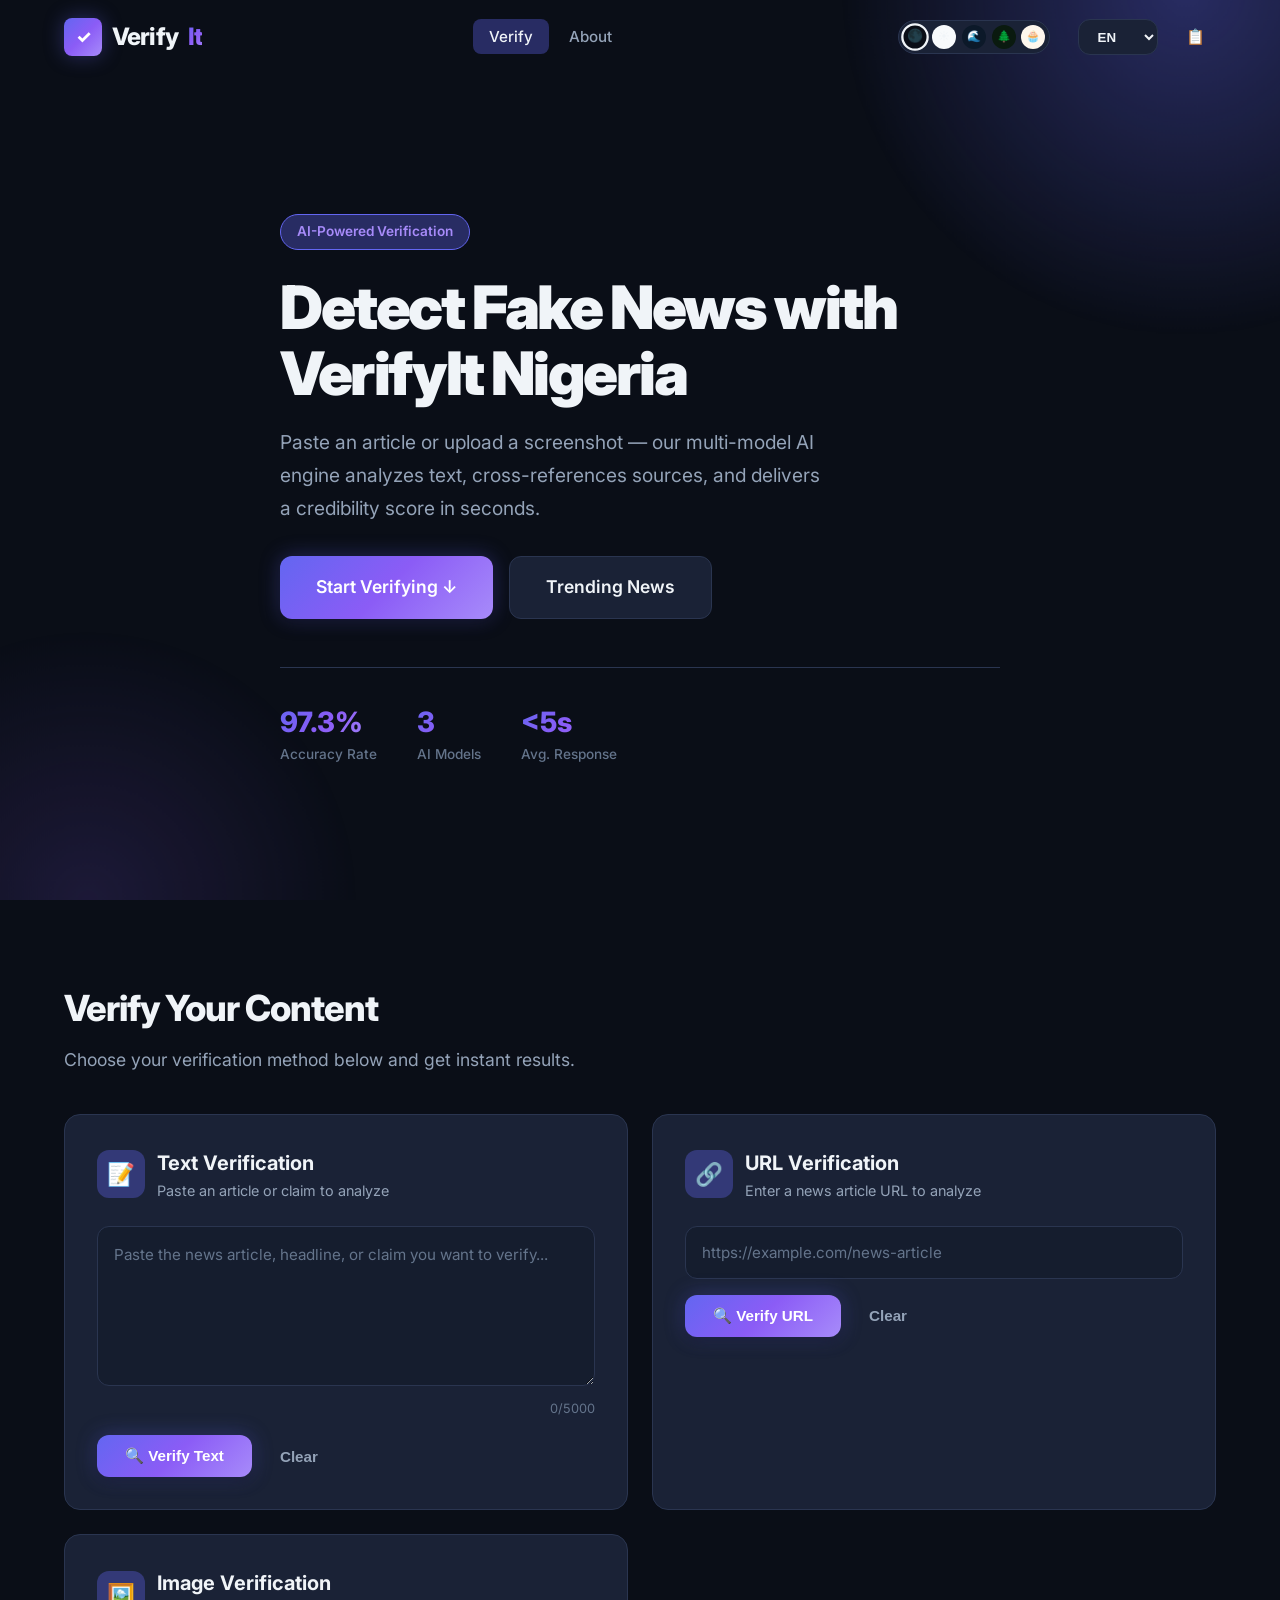
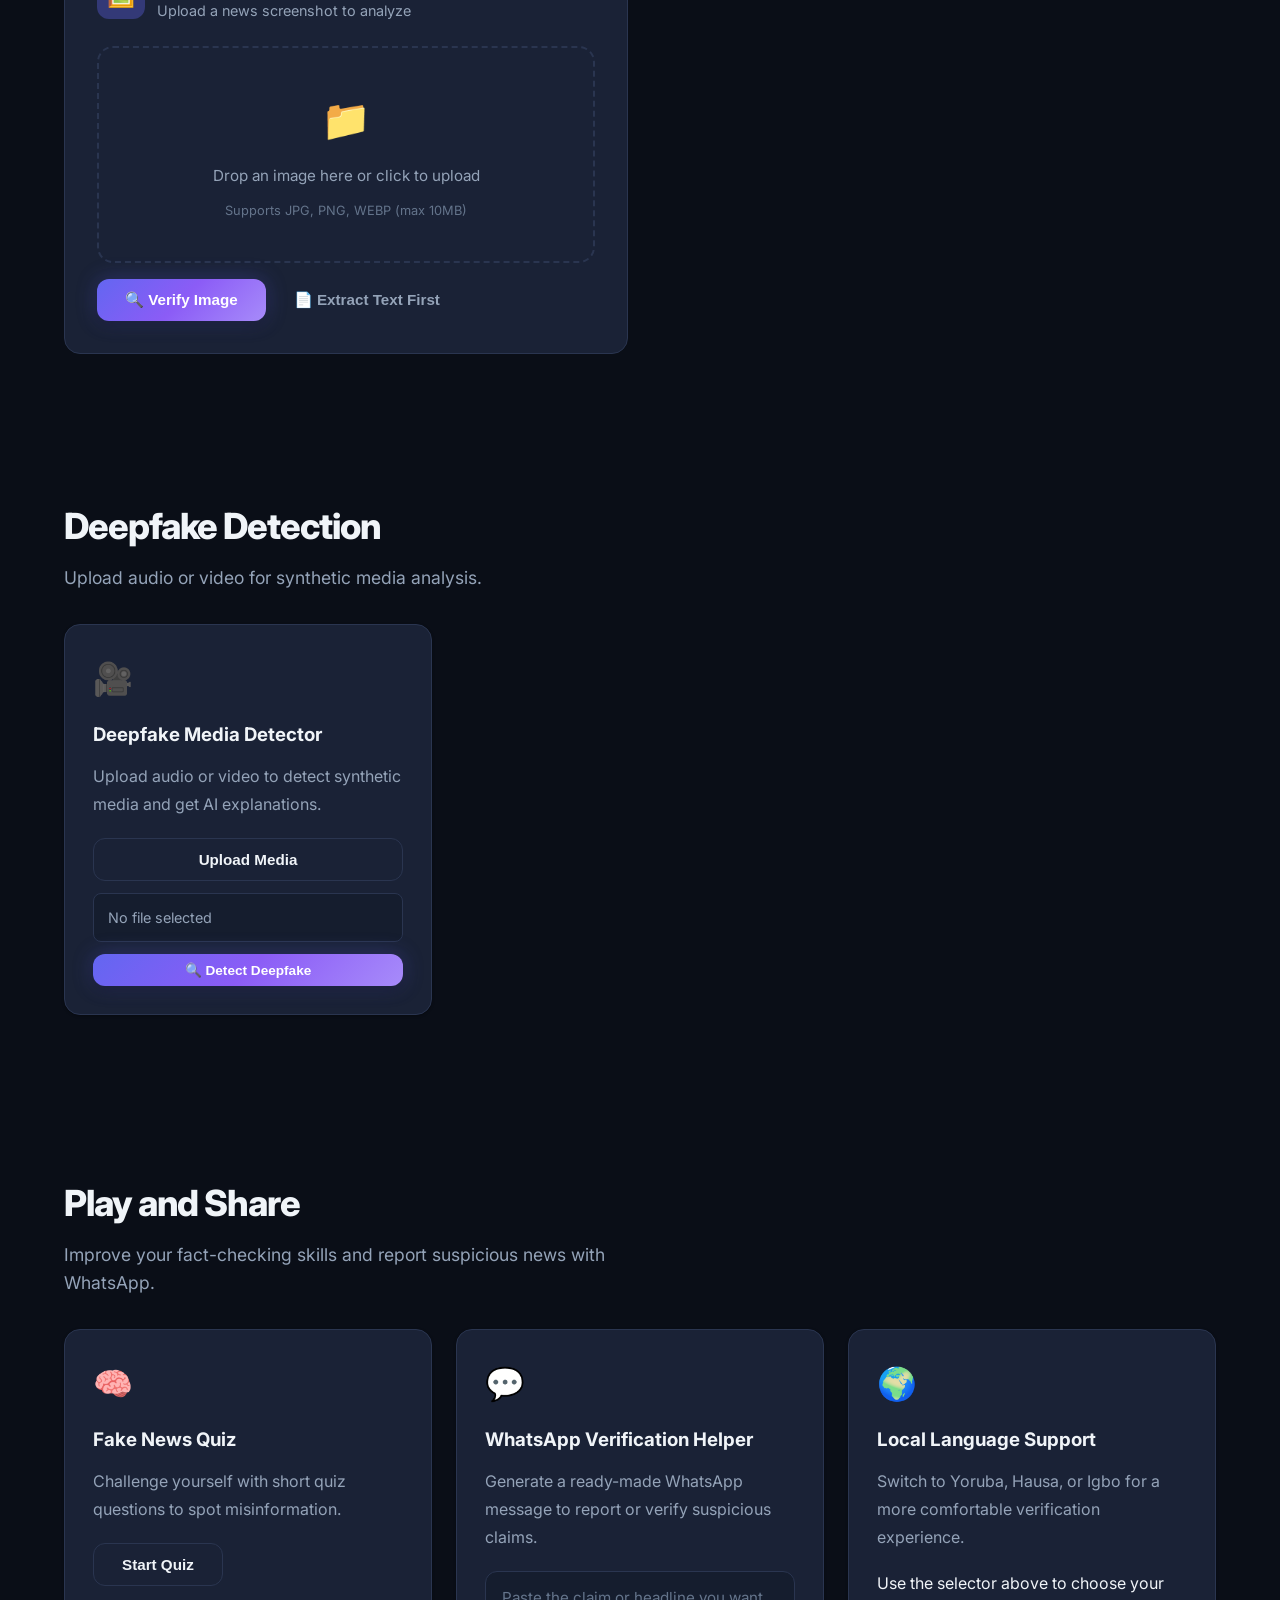
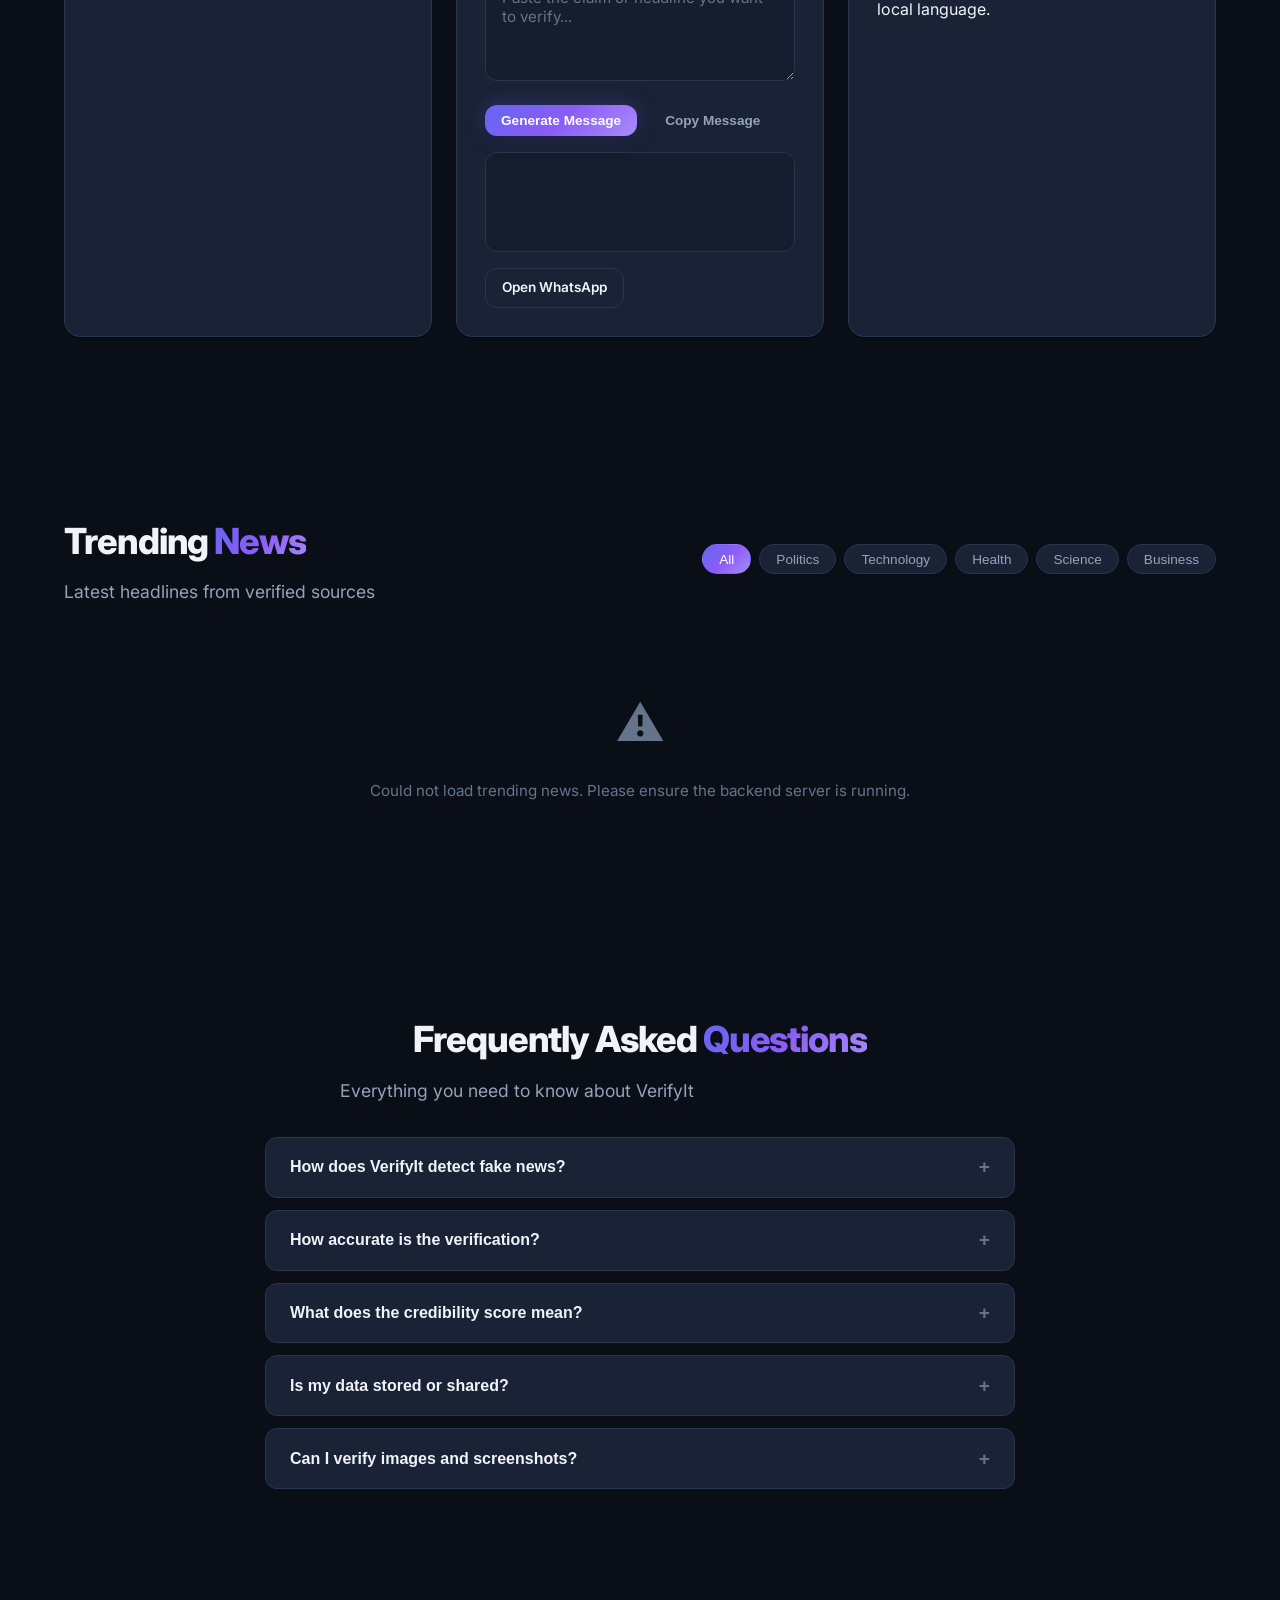
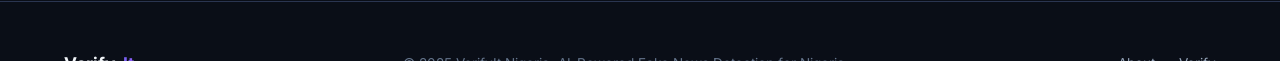
==== frontend/index.html @ 91eb68c5 "commit" ====
<!DOCTYPE html>
<html>
<head>
    <meta http-equiv="refresh" content="0; url=home.html">
    <title>VerifyIt Nigeria</title>
</head>
<body>
    <p>Redirecting to <a href="home.html">VerifyIt</a>...</p>
</body>
</html>
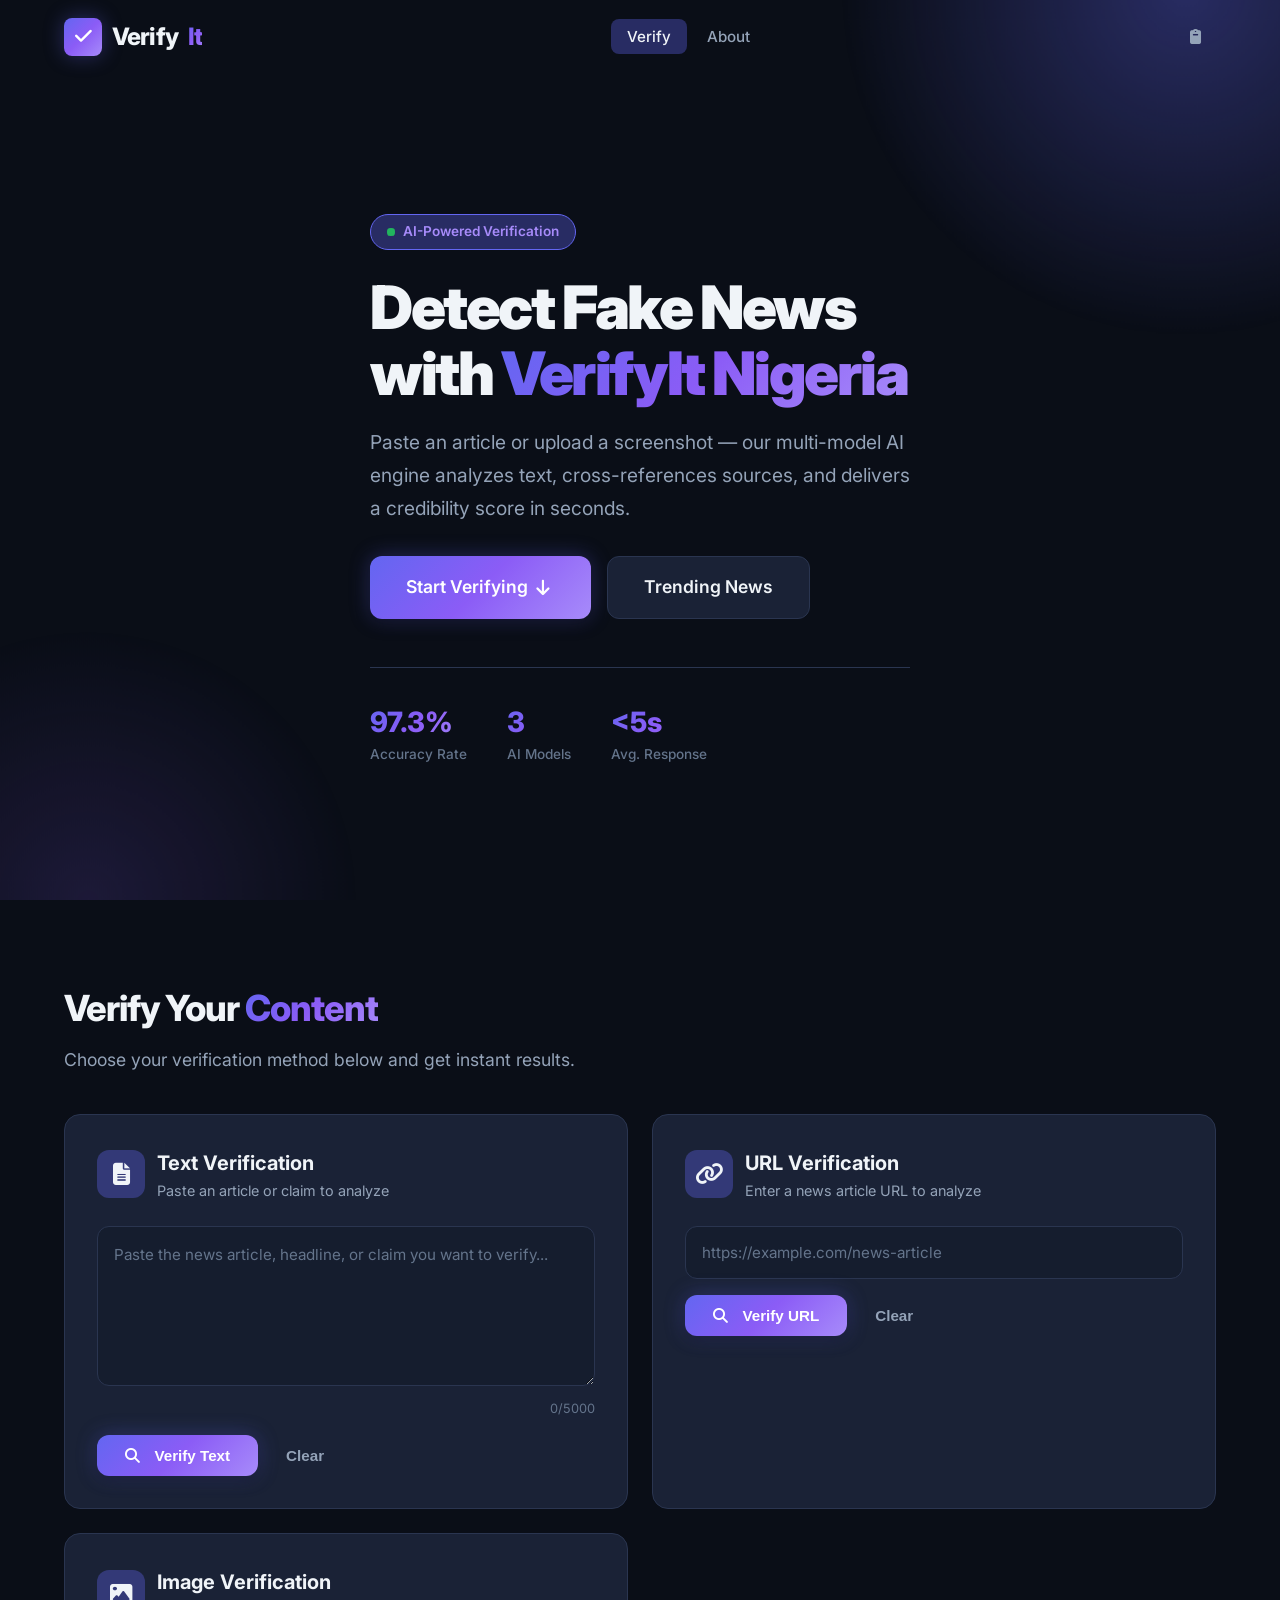
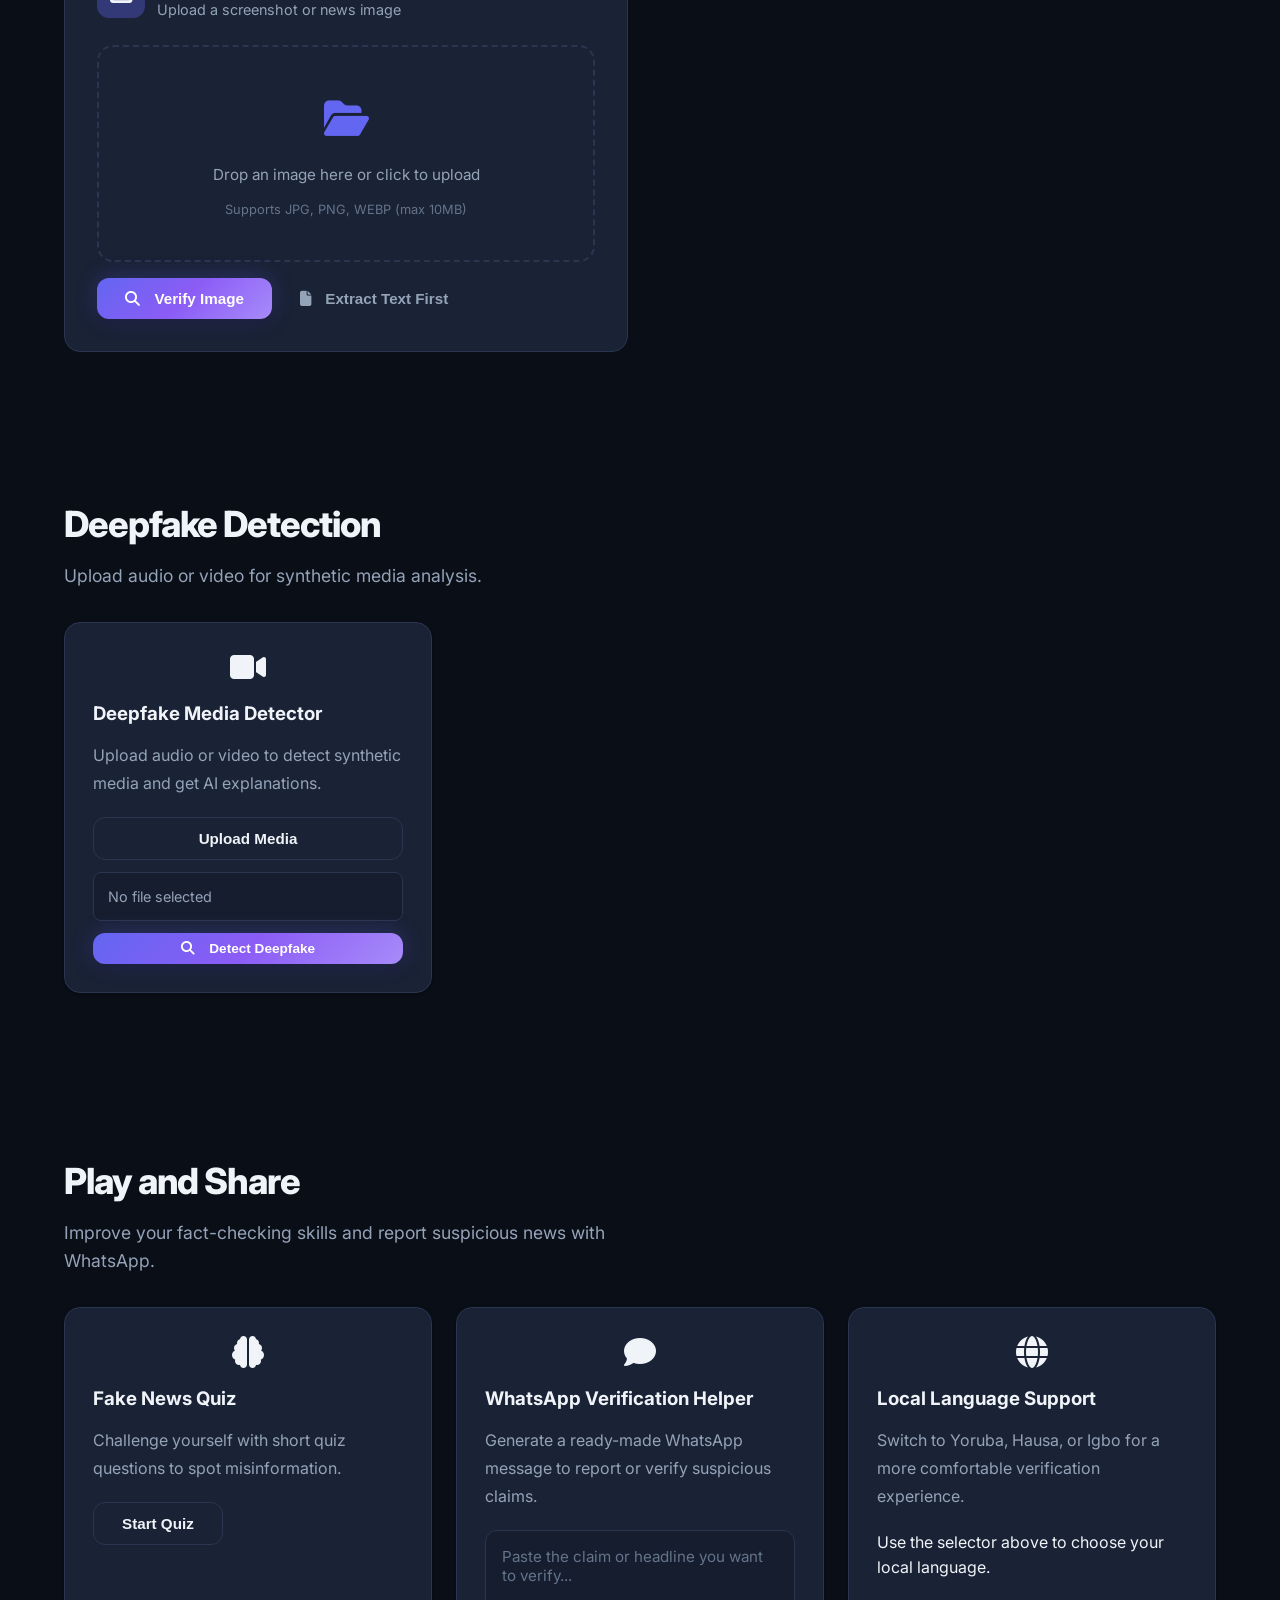
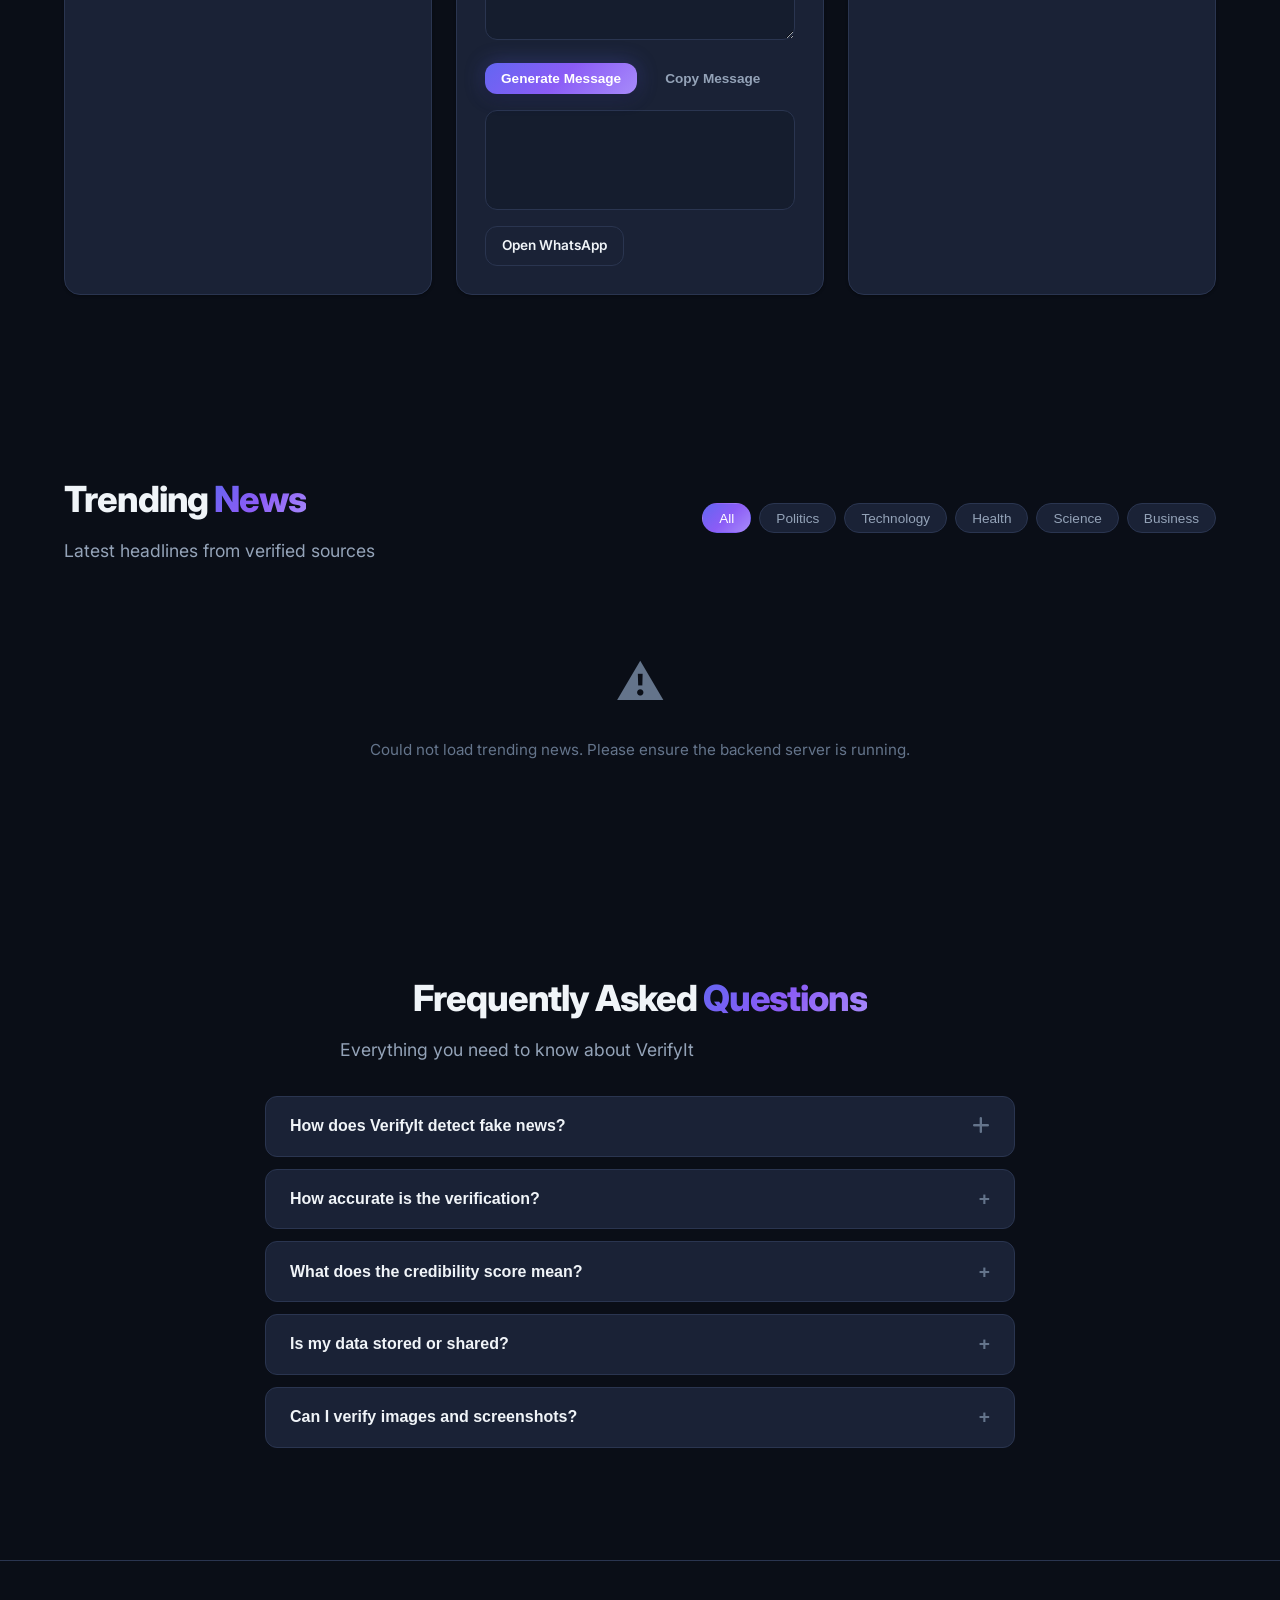
==== commit fd162231: "commit" ====
--- a/frontend/index.html
+++ b/frontend/index.html
@@ -3,6 +3,7 @@
 <head>
     <meta http-equiv="refresh" content="0; url=home.html">
     <title>VerifyIt Nigeria</title>
+    <link rel="icon" type="image/png" href="favicon.png">
 </head>
 <body>
     <p>Redirecting to <a href="home.html">VerifyIt</a>...</p>
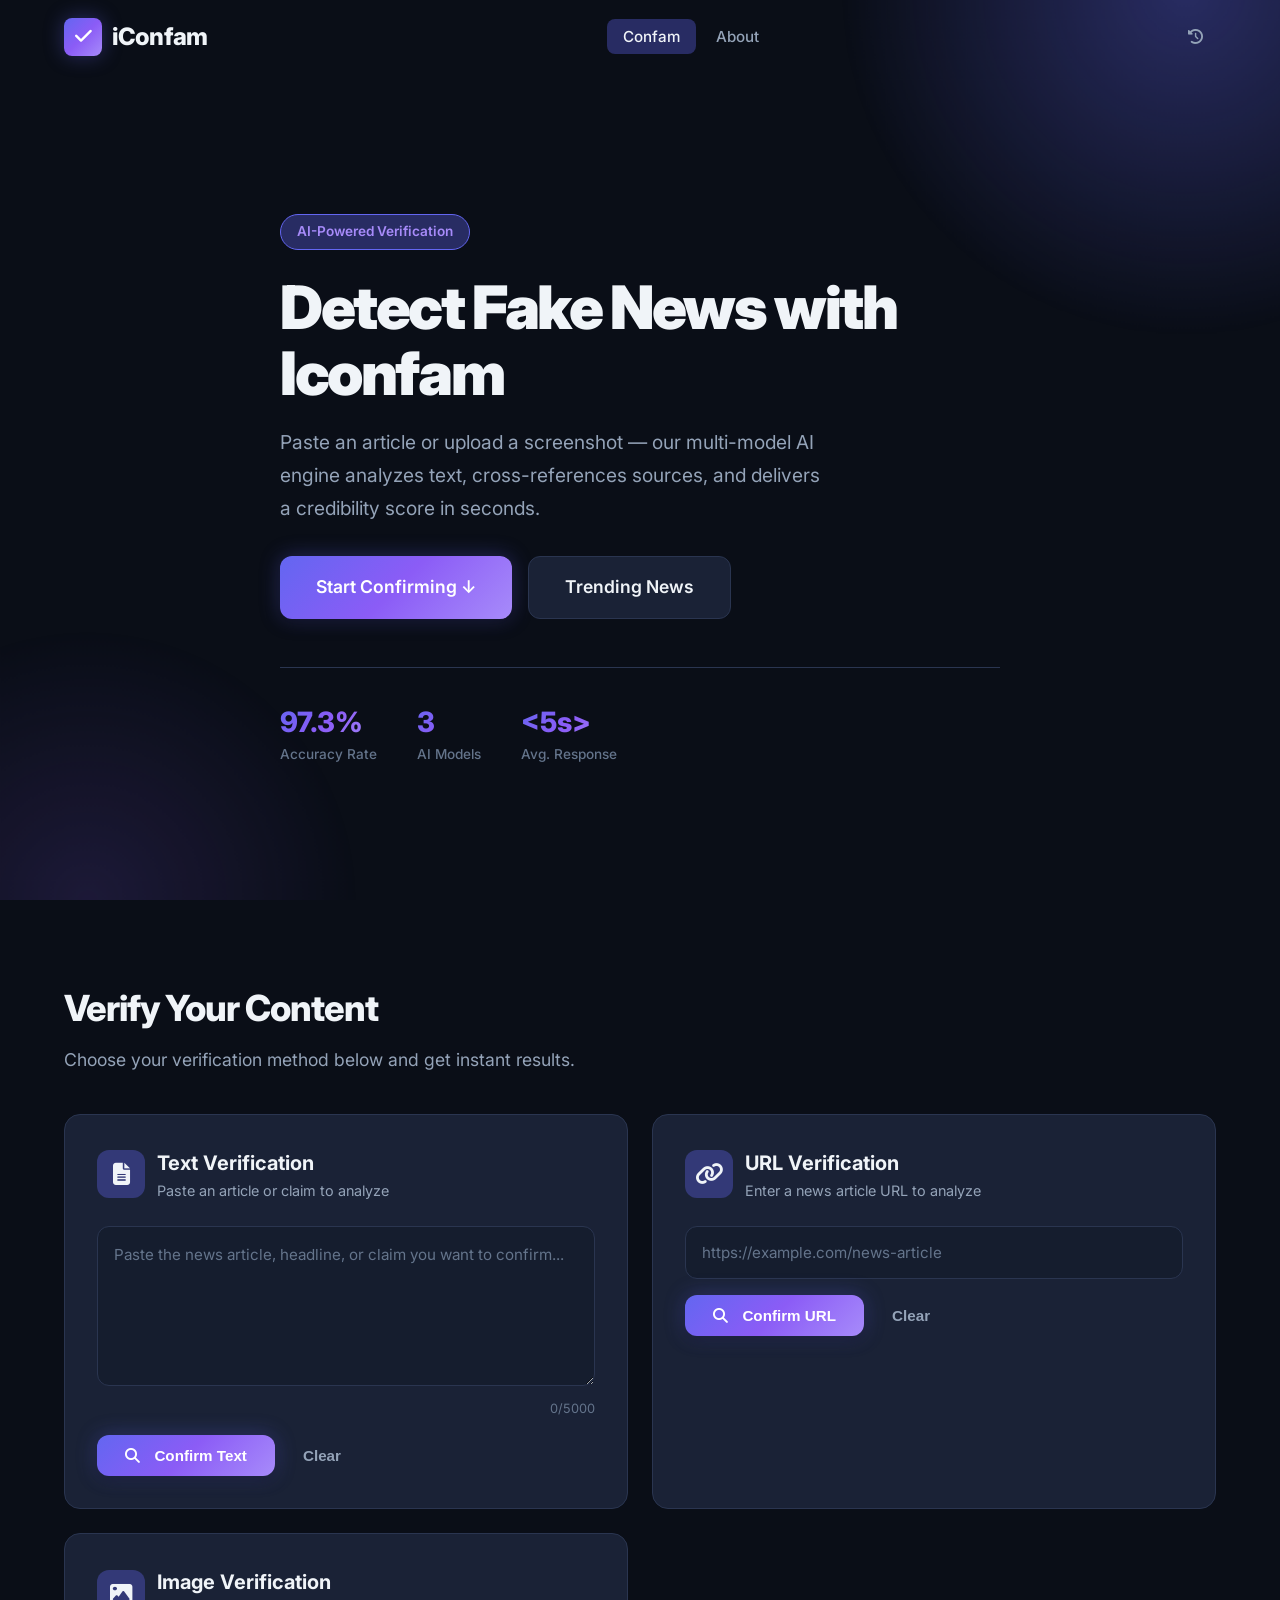
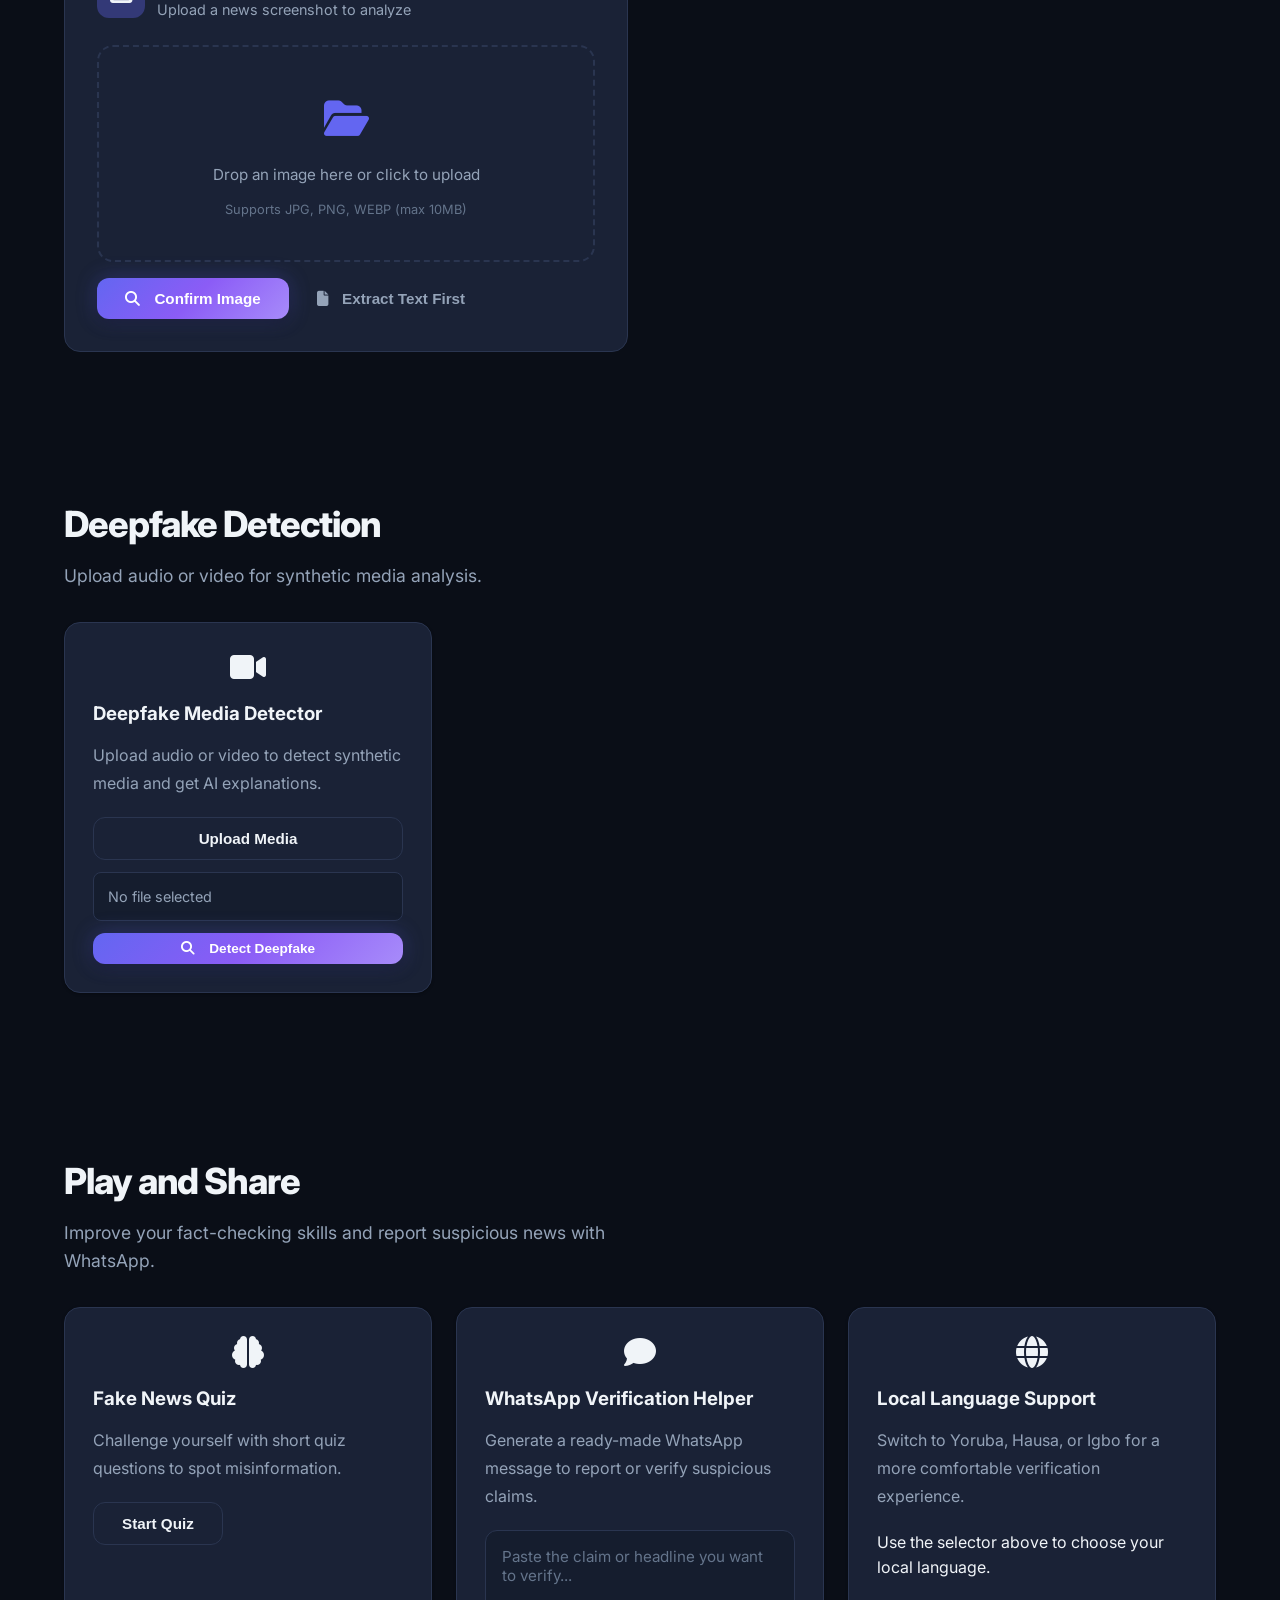
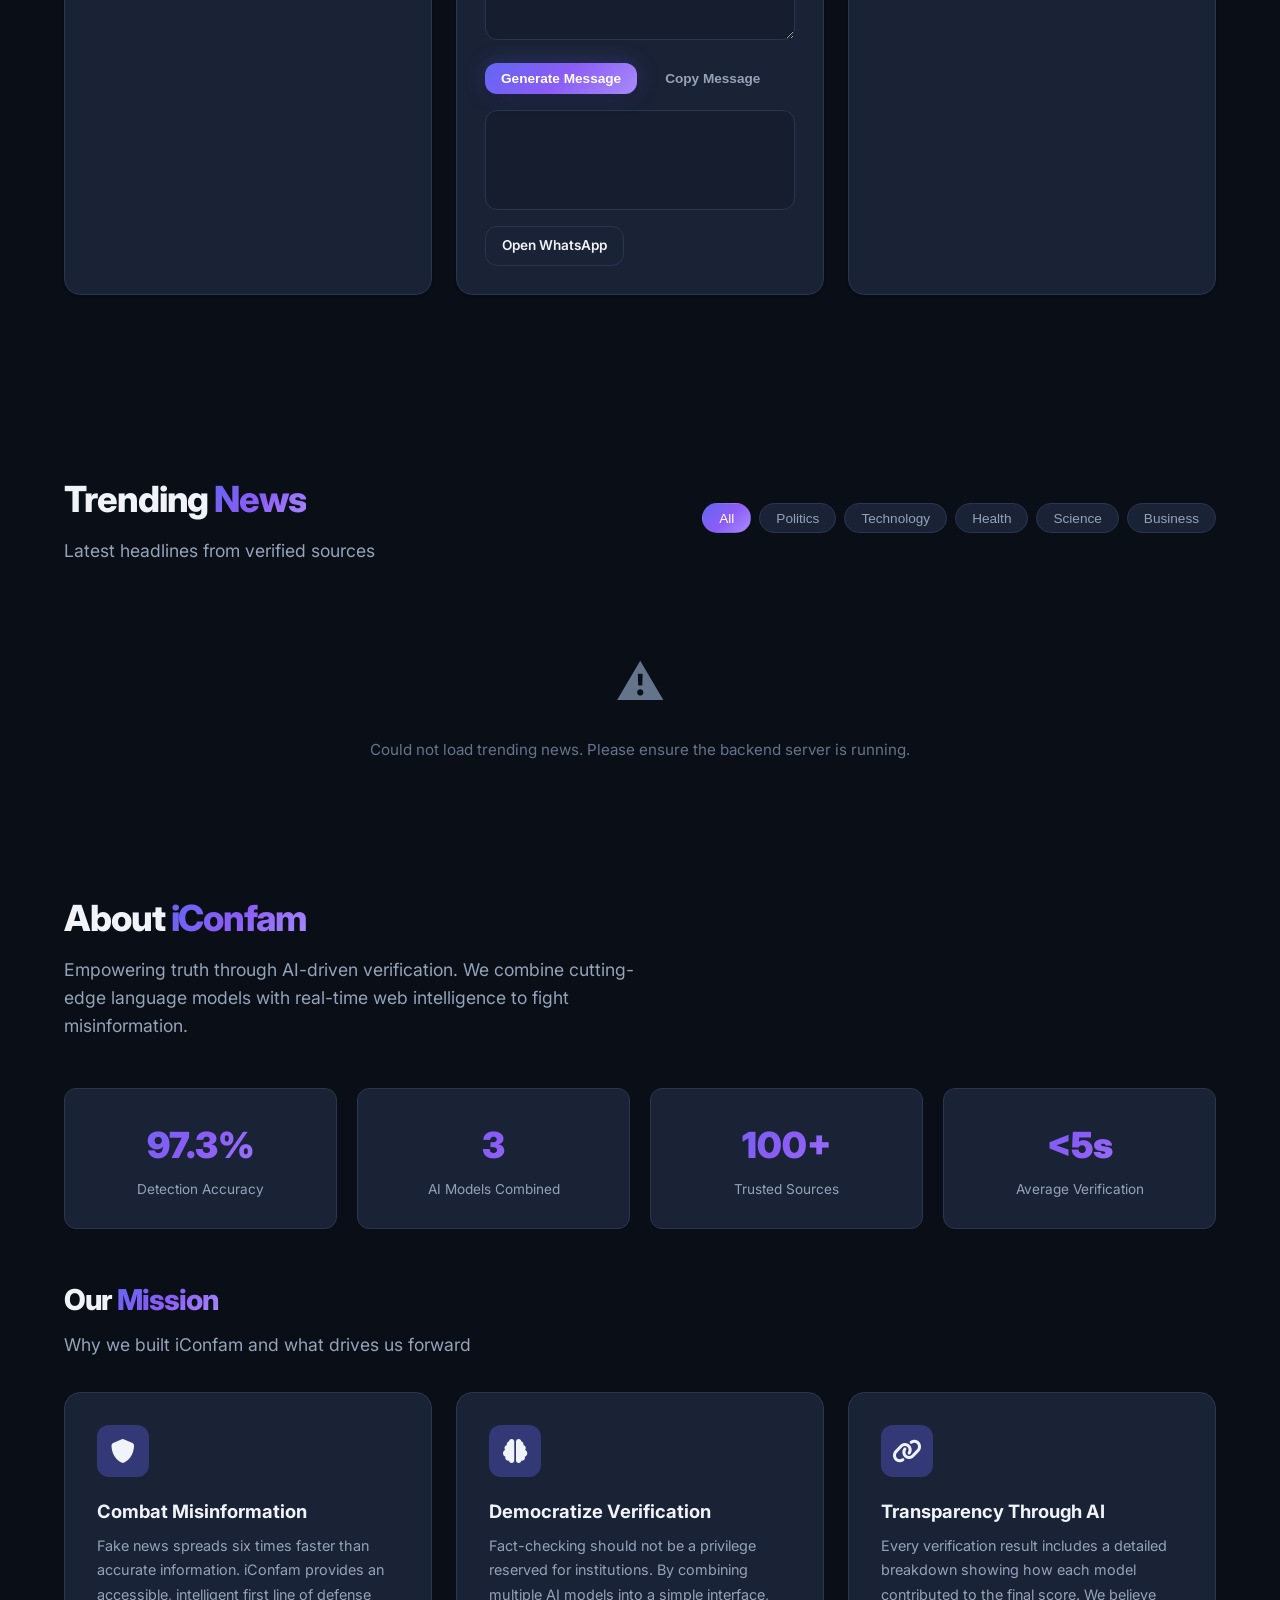
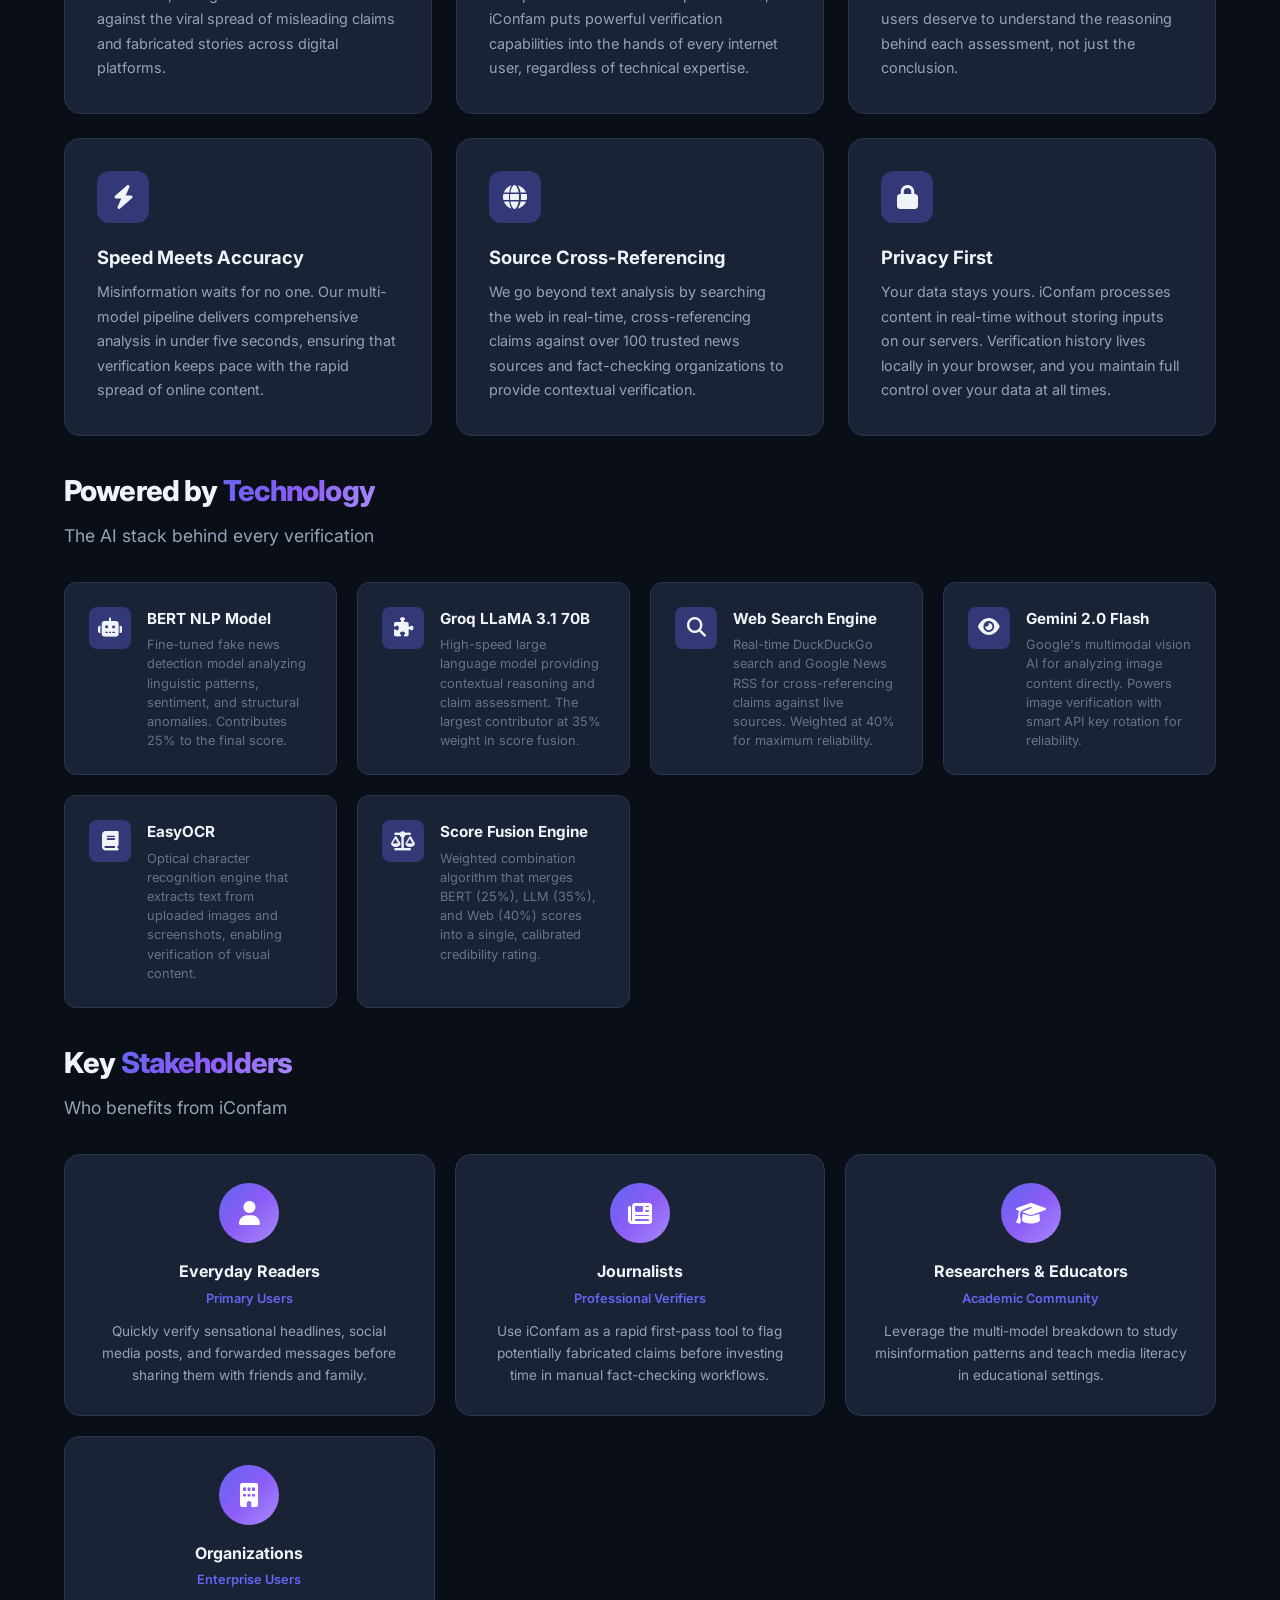
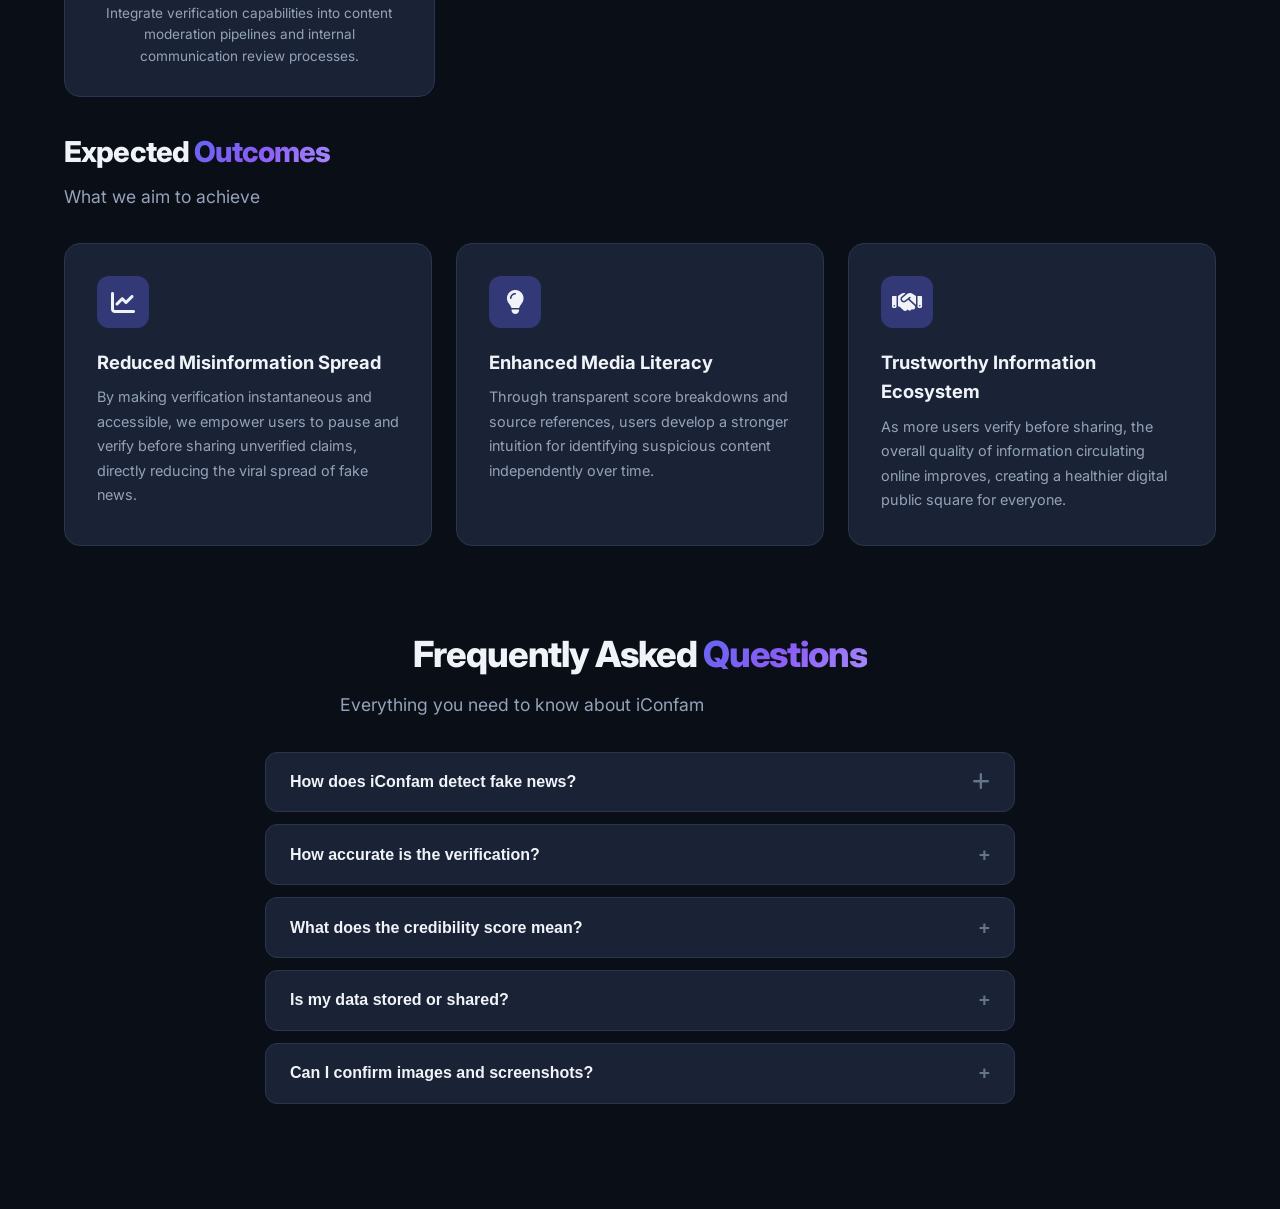
==== commit 5ec1d3cf: "new commit" ====
--- a/frontend/index.html
+++ b/frontend/index.html
@@ -2,10 +2,10 @@
 <html>
 <head>
     <meta http-equiv="refresh" content="0; url=home.html">
-    <title>VerifyIt Nigeria</title>
+    <title>Iconfam Nigeria</title>
     <link rel="icon" type="image/png" href="favicon.png">
 </head>
 <body>
-    <p>Redirecting to <a href="home.html">VerifyIt</a>...</p>
+    <p>Redirecting to <a href="home.html">Iconfam</a>...</p>
 </body>
 </html>
